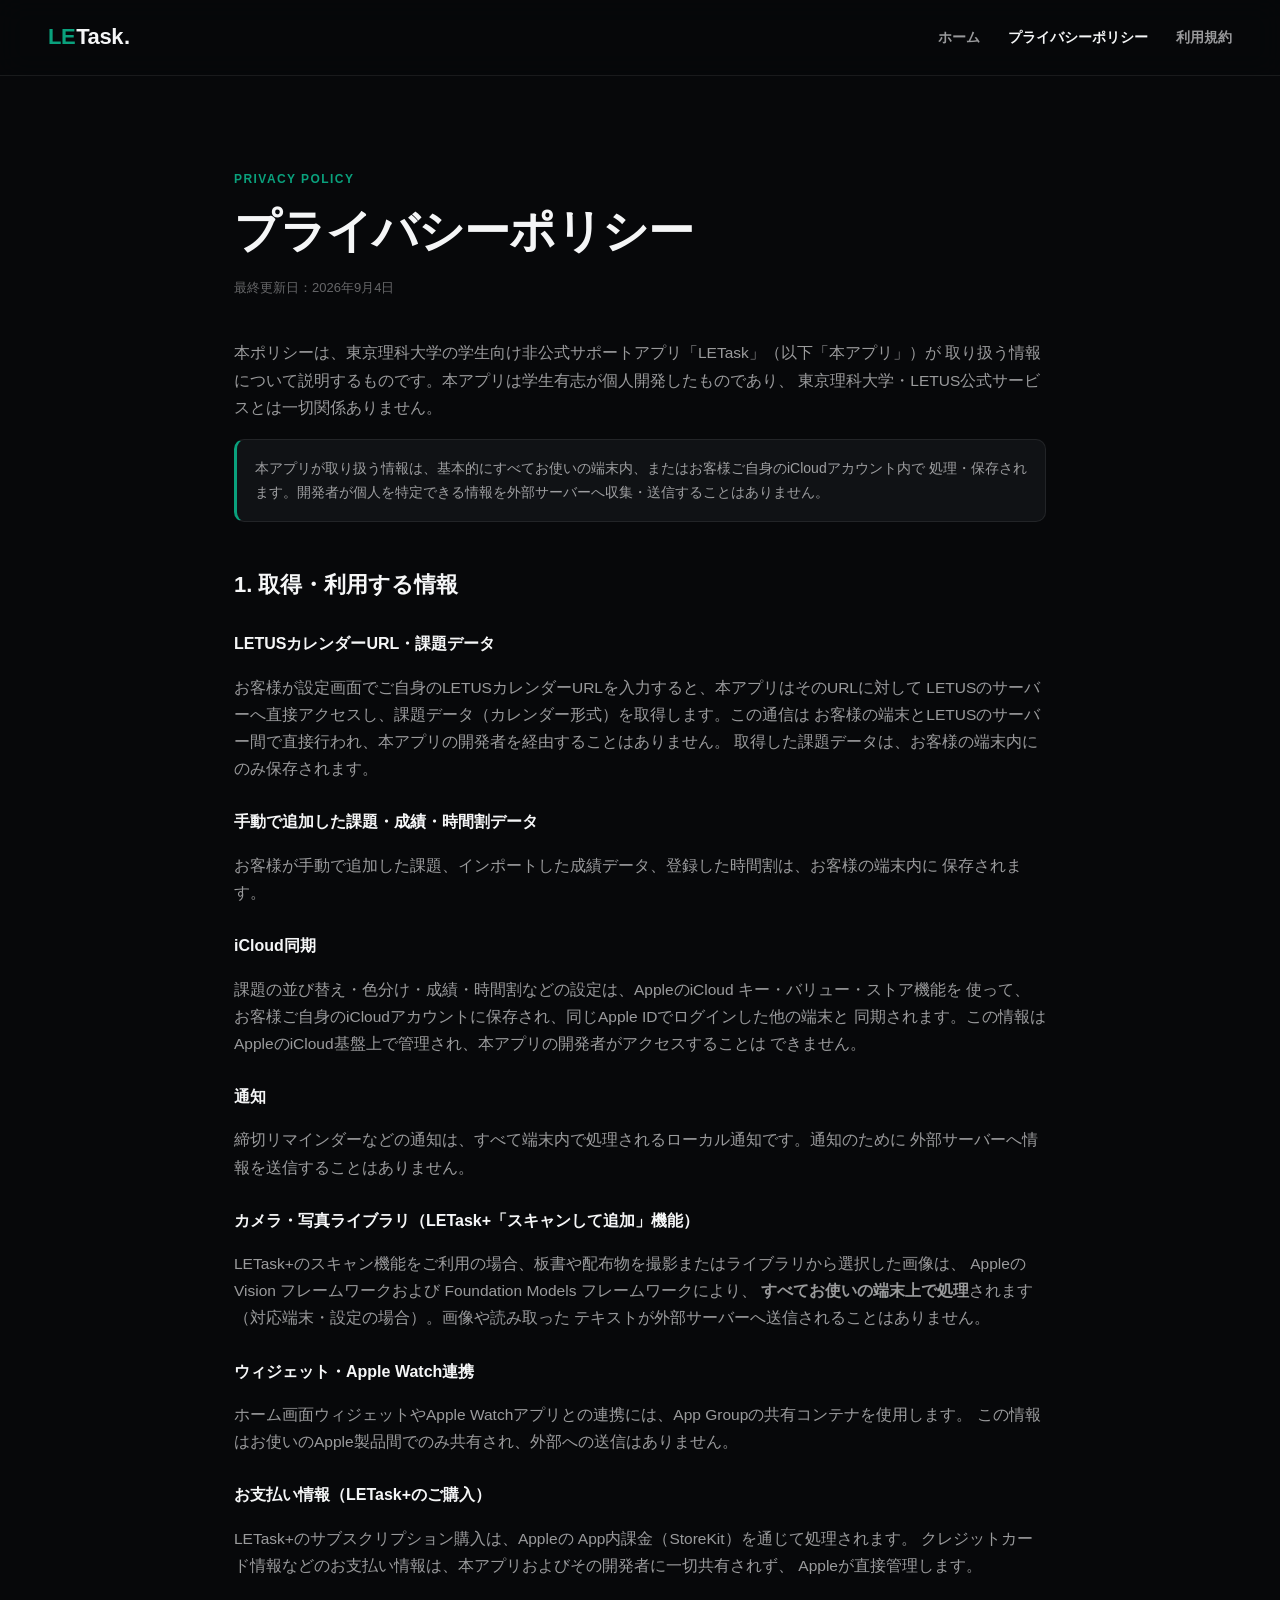
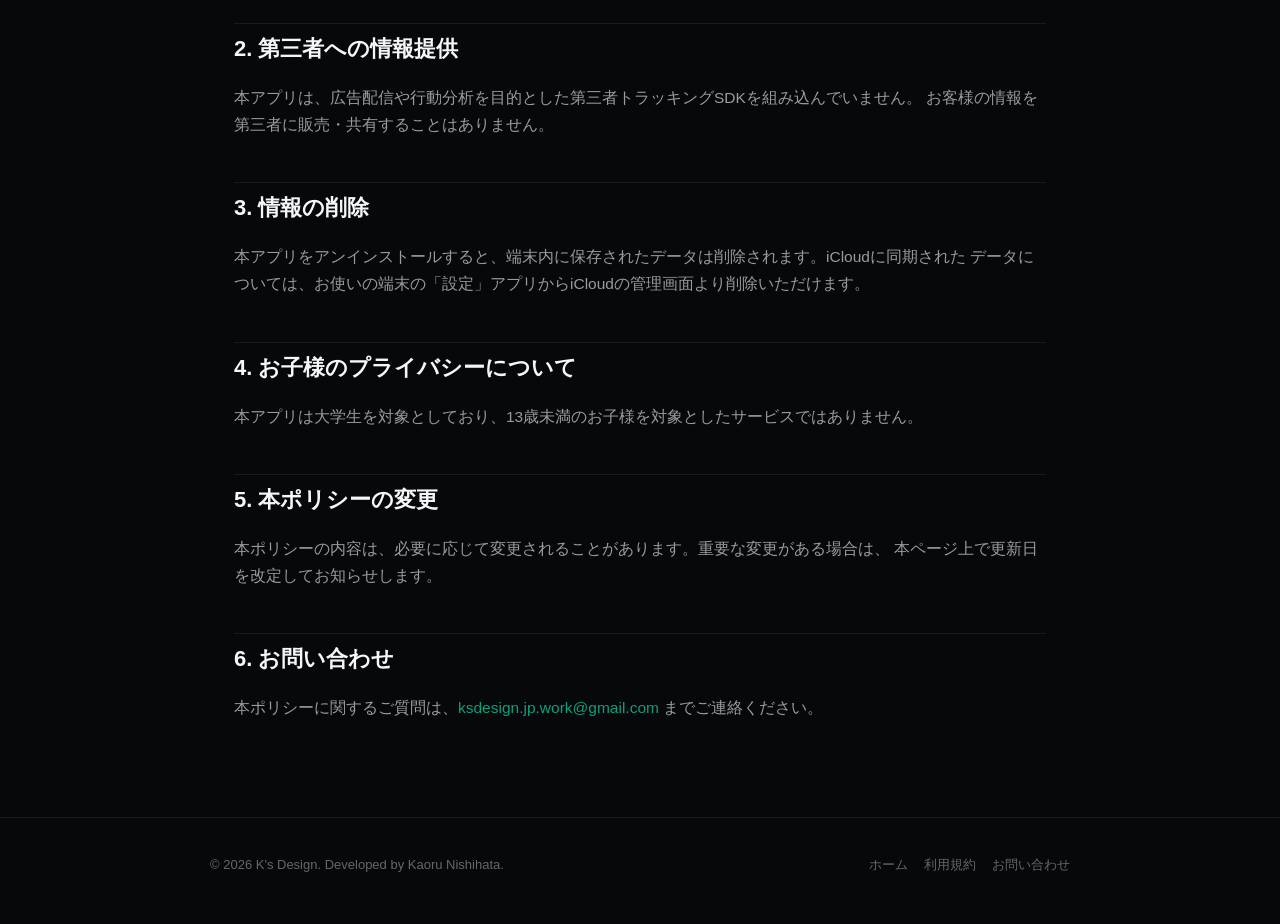
==== privacy.html @ 5a856fd1 "Add files via upload" ====
<!DOCTYPE html>
<html lang="ja">
<head>
<meta charset="UTF-8">
<meta name="viewport" content="width=device-width, initial-scale=1.0">
<title>プライバシーポリシー ― LETask</title>
<link rel="stylesheet" href="style.css">
</head>
<body>

<header class="site-header">
  <a class="logo" href="index.html"><span class="le">LE</span><span class="task">Task</span><span class="dot">.</span></a>
  <nav>
    <a href="index.html">ホーム</a>
    <a href="privacy.html" class="active">プライバシーポリシー</a>
    <a href="terms.html">利用規約</a>
  </nav>
</header>

<main>
  <span class="eyebrow">Privacy Policy</span>
  <h1>プライバシーポリシー</h1>
  <p class="updated">最終更新日：2026年9月4日</p>

  <p>
    本ポリシーは、東京理科大学の学生向け非公式サポートアプリ「LETask」（以下「本アプリ」）が
    取り扱う情報について説明するものです。本アプリは学生有志が個人開発したものであり、
    東京理科大学・LETUS公式サービスとは一切関係ありません。
  </p>

  <div class="callout">
    本アプリが取り扱う情報は、基本的にすべてお使いの端末内、またはお客様ご自身のiCloudアカウント内で
    処理・保存されます。開発者が個人を特定できる情報を外部サーバーへ収集・送信することはありません。
  </div>

  <h2>1. 取得・利用する情報</h2>

  <h3>LETUSカレンダーURL・課題データ</h3>
  <p>
    お客様が設定画面でご自身のLETUSカレンダーURLを入力すると、本アプリはそのURLに対して
    LETUSのサーバーへ直接アクセスし、課題データ（カレンダー形式）を取得します。この通信は
    お客様の端末とLETUSのサーバー間で直接行われ、本アプリの開発者を経由することはありません。
    取得した課題データは、お客様の端末内にのみ保存されます。
  </p>

  <h3>手動で追加した課題・成績・時間割データ</h3>
  <p>
    お客様が手動で追加した課題、インポートした成績データ、登録した時間割は、お客様の端末内に
    保存されます。
  </p>

  <h3>iCloud同期</h3>
  <p>
    課題の並び替え・色分け・成績・時間割などの設定は、AppleのiCloud キー・バリュー・ストア機能を
    使って、お客様ご自身のiCloudアカウントに保存され、同じApple IDでログインした他の端末と
    同期されます。この情報はAppleのiCloud基盤上で管理され、本アプリの開発者がアクセスすることは
    できません。
  </p>

  <h3>通知</h3>
  <p>
    締切リマインダーなどの通知は、すべて端末内で処理されるローカル通知です。通知のために
    外部サーバーへ情報を送信することはありません。
  </p>

  <h3>カメラ・写真ライブラリ（LETask+「スキャンして追加」機能）</h3>
  <p>
    LETask+のスキャン機能をご利用の場合、板書や配布物を撮影またはライブラリから選択した画像は、
    Appleの Vision フレームワークおよび Foundation Models フレームワークにより、
    <strong>すべてお使いの端末上で処理</strong>されます（対応端末・設定の場合）。画像や読み取った
    テキストが外部サーバーへ送信されることはありません。
  </p>

  <h3>ウィジェット・Apple Watch連携</h3>
  <p>
    ホーム画面ウィジェットやApple Watchアプリとの連携には、App Groupの共有コンテナを使用します。
    この情報はお使いのApple製品間でのみ共有され、外部への送信はありません。
  </p>

  <h3>お支払い情報（LETask+のご購入）</h3>
  <p>
    LETask+のサブスクリプション購入は、Appleの App内課金（StoreKit）を通じて処理されます。
    クレジットカード情報などのお支払い情報は、本アプリおよびその開発者に一切共有されず、
    Appleが直接管理します。
  </p>

  <h2>2. 第三者への情報提供</h2>
  <p>
    本アプリは、広告配信や行動分析を目的とした第三者トラッキングSDKを組み込んでいません。
    お客様の情報を第三者に販売・共有することはありません。
  </p>

  <h2>3. 情報の削除</h2>
  <p>
    本アプリをアンインストールすると、端末内に保存されたデータは削除されます。iCloudに同期された
    データについては、お使いの端末の「設定」アプリからiCloudの管理画面より削除いただけます。
  </p>

  <h2>4. お子様のプライバシーについて</h2>
  <p>
    本アプリは大学生を対象としており、13歳未満のお子様を対象としたサービスではありません。
  </p>

  <h2>5. 本ポリシーの変更</h2>
  <p>
    本ポリシーの内容は、必要に応じて変更されることがあります。重要な変更がある場合は、
    本ページ上で更新日を改定してお知らせします。
  </p>

  <h2>6. お問い合わせ</h2>
  <p>
    本ポリシーに関するご質問は、<a href="mailto:ksdesign.jp.work@gmail.com">ksdesign.jp.work@gmail.com</a>
    までご連絡ください。
  </p>
</main>

<footer>
  <div class="footer-inner">
    <span>© 2026 K's Design. Developed by Kaoru Nishihata.</span>
    <nav>
      <a href="index.html">ホーム</a>
      <a href="terms.html">利用規約</a>
      <a href="mailto:ksdesign.jp.work@gmail.com">お問い合わせ</a>
    </nav>
  </div>
</footer>

</body>
</html>
---- style.css ----
/* LETask — 共有スタイルシート
   index.html / privacy.html / terms.html で共通利用 */

:root {
  --bg: #07080a;
  --bg-elevated: #101215;
  --border: rgba(255, 255, 255, 0.08);
  --text-primary: #f5f6f7;
  --text-secondary: rgba(245, 246, 247, 0.62);
  --text-tertiary: rgba(245, 246, 247, 0.4);
  --brand-green: #0aa17d;
  --brand-green-soft: rgba(10, 161, 125, 0.14);
  --plus-pink: #fa2e8c;
  --plus-pink-light: #ff8cc2;
  --max-width: 860px;
}

* {
  box-sizing: border-box;
}

html {
  scroll-behavior: smooth;
}

body {
  margin: 0;
  background: var(--bg);
  color: var(--text-primary);
  font-family: -apple-system, BlinkMacSystemFont, "Hiragino Sans", "Segoe UI", Roboto, sans-serif;
  line-height: 1.75;
  -webkit-font-smoothing: antialiased;
}

a {
  color: var(--brand-green);
  text-decoration: none;
}
a:hover {
  text-decoration: underline;
}

img {
  max-width: 100%;
}

/* ── header ───────────────────────────────────────────── */

.site-header {
  position: sticky;
  top: 0;
  z-index: 10;
  display: flex;
  align-items: center;
  justify-content: space-between;
  padding: 18px clamp(20px, 5vw, 48px);
  background: rgba(7, 8, 10, 0.85);
  backdrop-filter: blur(14px);
  -webkit-backdrop-filter: blur(14px);
  border-bottom: 1px solid var(--border);
}

.logo {
  font-size: 22px;
  font-weight: 800;
  letter-spacing: -0.02em;
  display: inline-flex;
  align-items: baseline;
  gap: 1px;
}
.logo .le { color: var(--brand-green); }
.logo .task { color: var(--text-primary); }
.logo .dot { color: var(--text-primary); }

.site-header nav {
  display: flex;
  gap: clamp(14px, 3vw, 28px);
  font-size: 14px;
  font-weight: 600;
}
.site-header nav a {
  color: var(--text-secondary);
}
.site-header nav a:hover,
.site-header nav a.active {
  color: var(--text-primary);
  text-decoration: none;
}

/* ── layout ───────────────────────────────────────────── */

main {
  max-width: var(--max-width);
  margin: 0 auto;
  padding: clamp(40px, 8vw, 88px) clamp(20px, 5vw, 24px) 80px;
}

.eyebrow {
  display: inline-block;
  font-size: 12px;
  font-weight: 700;
  letter-spacing: 0.12em;
  color: var(--brand-green);
  text-transform: uppercase;
  margin-bottom: 14px;
}

h1 {
  font-size: clamp(30px, 6vw, 46px);
  font-weight: 800;
  letter-spacing: -0.02em;
  line-height: 1.2;
  margin: 0 0 18px;
}

h2 {
  font-size: 22px;
  font-weight: 700;
  margin: 44px 0 14px;
  padding-top: 6px;
  border-top: 1px solid var(--border);
}
main > h2:first-of-type {
  border-top: none;
  padding-top: 0;
}

h3 {
  font-size: 16px;
  font-weight: 700;
  margin: 26px 0 8px;
  color: var(--text-primary);
}

p, li {
  color: var(--text-secondary);
  font-size: 15.5px;
}

ul, ol {
  padding-left: 1.3em;
}

.lede {
  font-size: 18px;
  color: var(--text-secondary);
  max-width: 640px;
}

.updated {
  font-size: 13px;
  color: var(--text-tertiary);
  margin-bottom: 40px;
}

/* ── hero (index only) ───────────────────────────────── */

.hero {
  text-align: center;
  padding: clamp(24px, 6vw, 40px) 0 clamp(48px, 8vw, 72px);
}
.hero .lede {
  margin: 0 auto 30px;
}
.hero-badge {
  display: inline-flex;
  align-items: center;
  gap: 8px;
  padding: 7px 16px;
  border-radius: 999px;
  background: var(--brand-green-soft);
  border: 1px solid rgba(10, 161, 125, 0.35);
  color: var(--brand-green);
  font-size: 13px;
  font-weight: 600;
  margin-bottom: 22px;
}

.cta-row {
  display: flex;
  justify-content: center;
  gap: 12px;
  flex-wrap: wrap;
}

.btn {
  display: inline-flex;
  align-items: center;
  gap: 8px;
  padding: 13px 24px;
  border-radius: 999px;
  font-weight: 700;
  font-size: 15px;
}
.btn-primary {
  background: var(--brand-green);
  color: #05130f;
}
.btn-primary:hover {
  background: #0bb98f;
  text-decoration: none;
}
.btn-secondary {
  background: var(--bg-elevated);
  border: 1px solid var(--border);
  color: var(--text-primary);
}
.btn-secondary:hover {
  border-color: rgba(255, 255, 255, 0.2);
  text-decoration: none;
}

/* ── feature grid (index only) ───────────────────────── */

.feature-grid {
  display: grid;
  grid-template-columns: repeat(auto-fit, minmax(220px, 1fr));
  gap: 14px;
  margin-top: 20px;
}

.feature-card {
  background: var(--bg-elevated);
  border: 1px solid var(--border);
  border-radius: 16px;
  padding: 22px;
}
.feature-card .icon {
  width: 38px;
  height: 38px;
  border-radius: 10px;
  background: var(--brand-green-soft);
  color: var(--brand-green);
  display: flex;
  align-items: center;
  justify-content: center;
  font-size: 18px;
  margin-bottom: 14px;
}
.feature-card.plus .icon {
  background: rgba(250, 46, 140, 0.14);
  color: var(--plus-pink-light);
}
.feature-card h3 {
  margin: 0 0 6px;
  font-size: 15px;
}
.feature-card p {
  margin: 0;
  font-size: 13.5px;
}

.plus-pill {
  display: inline-flex;
  align-items: center;
  gap: 4px;
  font-size: 10px;
  font-weight: 800;
  color: #fff;
  background: linear-gradient(135deg, var(--plus-pink-light), var(--plus-pink));
  padding: 3px 9px;
  border-radius: 999px;
  margin-left: 8px;
  vertical-align: middle;
}

/* ── legal pages ─────────────────────────────────────── */

.legal-nav {
  display: flex;
  gap: 18px;
  font-size: 13px;
  margin-bottom: 36px;
}

.callout {
  background: var(--bg-elevated);
  border: 1px solid var(--border);
  border-left: 3px solid var(--brand-green);
  border-radius: 10px;
  padding: 16px 18px;
  font-size: 14px;
  color: var(--text-secondary);
  margin: 18px 0;
}

/* ── footer ───────────────────────────────────────────── */

footer {
  border-top: 1px solid var(--border);
  padding: 36px clamp(20px, 5vw, 48px) 48px;
}
footer .footer-inner {
  max-width: var(--max-width);
  margin: 0 auto;
  display: flex;
  flex-wrap: wrap;
  justify-content: space-between;
  gap: 18px;
  font-size: 13px;
  color: var(--text-tertiary);
}
footer nav {
  display: flex;
  gap: 16px;
}
footer nav a {
  color: var(--text-tertiary);
}
footer nav a:hover {
  color: var(--text-secondary);
}
footer .disclaimer {
  max-width: 640px;
  color: var(--text-tertiary);
}
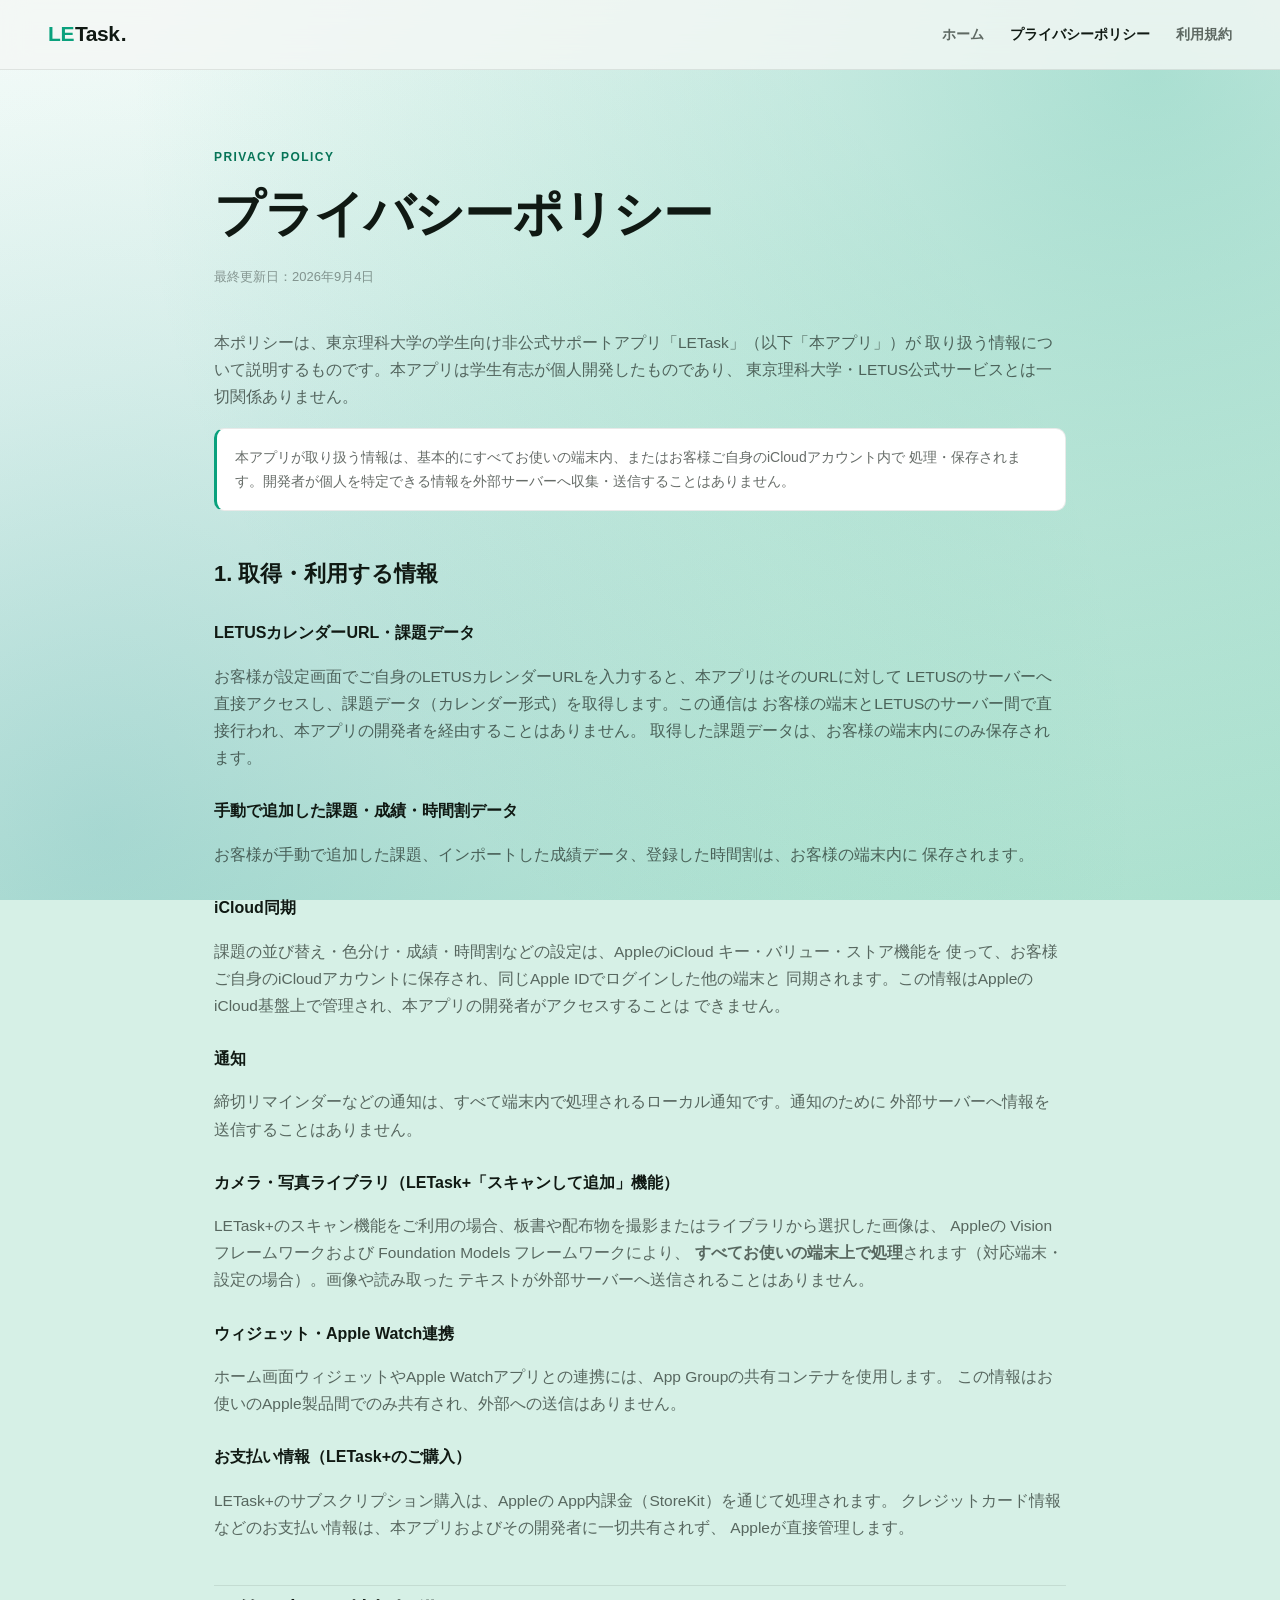
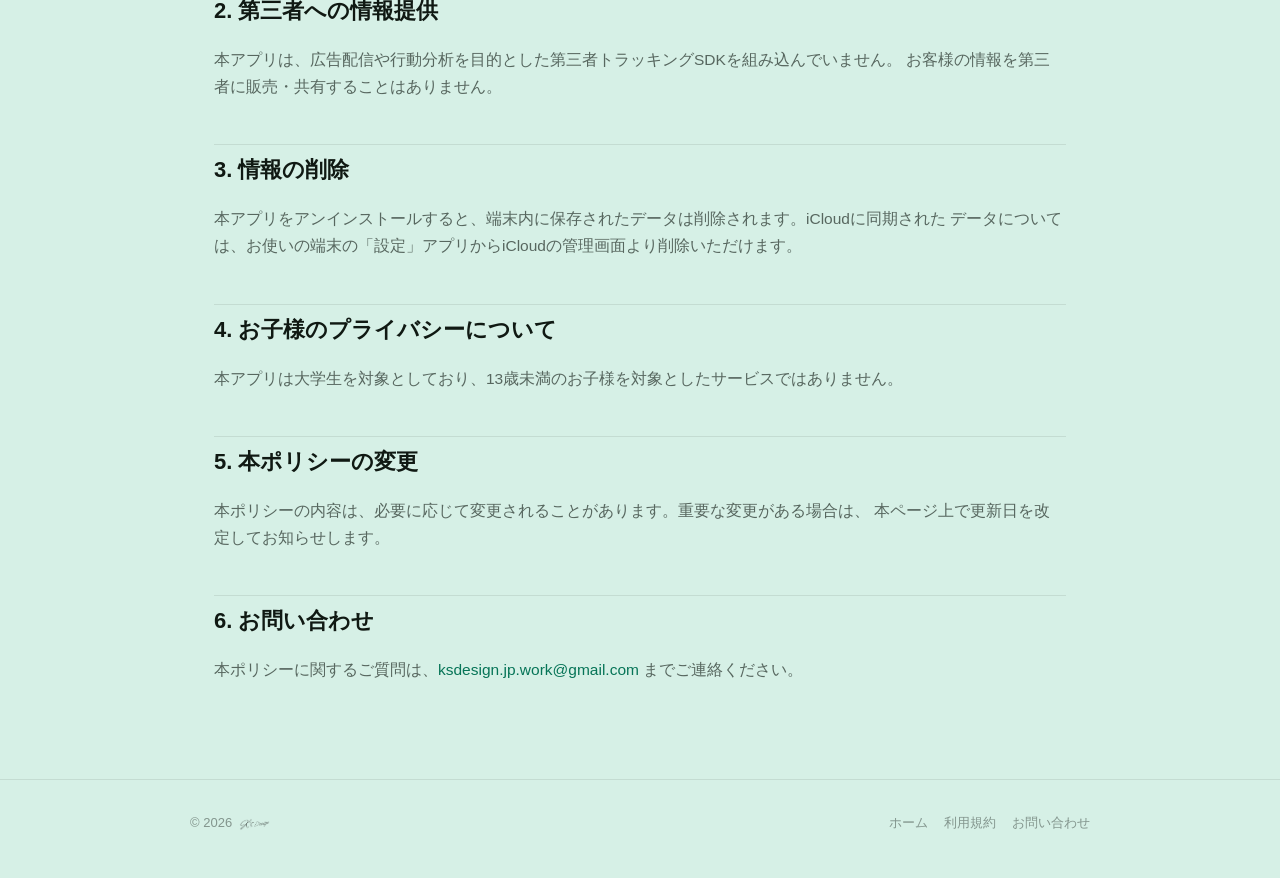
==== commit b8ee07a6: "Add files via upload" ====
--- a/privacy.html
+++ b/privacy.html
@@ -116,7 +116,7 @@
 
 <footer>
   <div class="footer-inner">
-    <span>© 2026 K's Design. Developed by Kaoru Nishihata.</span>
+    <span class="credit">© 2026 <img class="ks-logo" src="ksdesignblack_transparent.png" alt="K's Design"></span>
     <nav>
       <a href="index.html">ホーム</a>
       <a href="terms.html">利用規約</a>
--- a/style.css
+++ b/style.css
@@ -2,17 +2,20 @@
    index.html / privacy.html / terms.html で共通利用 */
 
 :root {
-  --bg: #07080a;
-  --bg-elevated: #101215;
-  --border: rgba(255, 255, 255, 0.08);
-  --text-primary: #f5f6f7;
-  --text-secondary: rgba(245, 246, 247, 0.62);
-  --text-tertiary: rgba(245, 246, 247, 0.4);
+  --bg: #f3f7f4;
+  --bg-card: #ffffff;
+  --border: rgba(13, 26, 20, 0.09);
+  --text-primary: #101913;
+  --text-secondary: rgba(16, 25, 19, 0.64);
+  --text-tertiary: rgba(16, 25, 19, 0.42);
   --brand-green: #0aa17d;
-  --brand-green-soft: rgba(10, 161, 125, 0.14);
+  --brand-green-deep: #067457;
+  --brand-green-soft: rgba(10, 161, 125, 0.12);
+  --highlight-bg: #c7f0e0;
   --plus-pink: #fa2e8c;
   --plus-pink-light: #ff8cc2;
-  --max-width: 860px;
+  --plus-soft: rgba(250, 46, 140, 0.1);
+  --max-width: 900px;
 }
 
 * {
@@ -25,7 +28,12 @@
 
 body {
   margin: 0;
-  background: var(--bg);
+  background-color: #d6f0e6;
+  background-image:
+    radial-gradient(circle at 90% 8%, rgba(10, 161, 125, 0.30) 0%, rgba(10, 161, 125, 0.11) 45%, transparent 72%),
+    radial-gradient(circle at 8% 92%, rgba(6, 132, 140, 0.22) 0%, rgba(10, 161, 125, 0.06) 50%, transparent 72%),
+    linear-gradient(164deg, #ffffff 0%, #f0faf6 32%, #d6f0e6 66%, #b4e4d3 100%);
+  background-attachment: fixed;
   color: var(--text-primary);
   font-family: -apple-system, BlinkMacSystemFont, "Hiragino Sans", "Segoe UI", Roboto, sans-serif;
   line-height: 1.75;
@@ -33,7 +41,7 @@
 }
 
 a {
-  color: var(--brand-green);
+  color: var(--brand-green-deep);
   text-decoration: none;
 }
 a:hover {
@@ -42,6 +50,10 @@
 
 img {
   max-width: 100%;
+}
+
+svg {
+  display: block;
 }
 
 /* ── header ───────────────────────────────────────────── */
@@ -53,15 +65,15 @@
   display: flex;
   align-items: center;
   justify-content: space-between;
-  padding: 18px clamp(20px, 5vw, 48px);
-  background: rgba(7, 8, 10, 0.85);
+  padding: 16px clamp(20px, 5vw, 48px);
+  background: rgba(243, 247, 244, 0.82);
   backdrop-filter: blur(14px);
   -webkit-backdrop-filter: blur(14px);
   border-bottom: 1px solid var(--border);
 }
 
 .logo {
-  font-size: 22px;
+  font-size: 21px;
   font-weight: 800;
   letter-spacing: -0.02em;
   display: inline-flex;
@@ -72,9 +84,15 @@
 .logo .task { color: var(--text-primary); }
 .logo .dot { color: var(--text-primary); }
 
+.header-right {
+  display: flex;
+  align-items: center;
+  gap: clamp(16px, 3vw, 32px);
+}
+
 .site-header nav {
   display: flex;
-  gap: clamp(14px, 3vw, 28px);
+  gap: clamp(14px, 3vw, 26px);
   font-size: 14px;
   font-weight: 600;
 }
@@ -84,6 +102,23 @@
 .site-header nav a:hover,
 .site-header nav a.active {
   color: var(--text-primary);
+  text-decoration: none;
+}
+
+.soon-pill {
+  display: inline-flex;
+  align-items: center;
+  gap: 6px;
+  padding: 8px 15px;
+  border-radius: 999px;
+  background: var(--text-primary);
+  color: #fff;
+  font-size: 12.5px;
+  font-weight: 700;
+  white-space: nowrap;
+}
+.soon-pill:hover {
+  background: var(--brand-green-deep);
   text-decoration: none;
 }
 
@@ -92,7 +127,7 @@
 main {
   max-width: var(--max-width);
   margin: 0 auto;
-  padding: clamp(40px, 8vw, 88px) clamp(20px, 5vw, 24px) 80px;
+  padding: clamp(36px, 8vw, 72px) clamp(20px, 5vw, 24px) 80px;
 }
 
 .eyebrow {
@@ -100,17 +135,24 @@
   font-size: 12px;
   font-weight: 700;
   letter-spacing: 0.12em;
-  color: var(--brand-green);
+  color: var(--brand-green-deep);
   text-transform: uppercase;
   margin-bottom: 14px;
 }
 
 h1 {
-  font-size: clamp(30px, 6vw, 46px);
+  font-size: clamp(32px, 6vw, 50px);
   font-weight: 800;
   letter-spacing: -0.02em;
-  line-height: 1.2;
-  margin: 0 0 18px;
+  line-height: 1.28;
+  margin: 0 0 20px;
+}
+
+.hl {
+  background: var(--highlight-bg);
+  padding: 0 10px;
+  border-radius: 8px;
+  display: inline-block;
 }
 
 h2 {
@@ -144,7 +186,7 @@
 .lede {
   font-size: 18px;
   color: var(--text-secondary);
-  max-width: 640px;
+  max-width: 560px;
 }
 
 .updated {
@@ -157,7 +199,7 @@
 
 .hero {
   text-align: center;
-  padding: clamp(24px, 6vw, 40px) 0 clamp(48px, 8vw, 72px);
+  padding: clamp(20px, 6vw, 32px) 0 clamp(44px, 8vw, 64px);
 }
 .hero .lede {
   margin: 0 auto 30px;
@@ -169,11 +211,26 @@
   padding: 7px 16px;
   border-radius: 999px;
   background: var(--brand-green-soft);
-  border: 1px solid rgba(10, 161, 125, 0.35);
-  color: var(--brand-green);
+  border: 1px solid rgba(10, 161, 125, 0.3);
+  color: var(--brand-green-deep);
   font-size: 13px;
   font-weight: 600;
   margin-bottom: 22px;
+}
+
+.appstore-badge {
+  display: inline-block;
+  margin-bottom: 18px;
+  border-radius: 10px;
+  transition: opacity 0.15s;
+}
+.appstore-badge:hover {
+  opacity: 0.8;
+}
+.appstore-badge img {
+  height: 48px;
+  width: auto;
+  display: block;
 }
 
 .cta-row {
@@ -187,59 +244,82 @@
   display: inline-flex;
   align-items: center;
   gap: 8px;
-  padding: 13px 24px;
+  padding: 13px 26px;
   border-radius: 999px;
   font-weight: 700;
   font-size: 15px;
 }
 .btn-primary {
-  background: var(--brand-green);
-  color: #05130f;
+  background: var(--text-primary);
+  color: var(--bg);
 }
 .btn-primary:hover {
-  background: #0bb98f;
+  background: var(--brand-green-deep);
+  color: #fff;
   text-decoration: none;
 }
 .btn-secondary {
-  background: var(--bg-elevated);
+  background: var(--bg-card);
   border: 1px solid var(--border);
   color: var(--text-primary);
 }
 .btn-secondary:hover {
-  border-color: rgba(255, 255, 255, 0.2);
-  text-decoration: none;
-}
-
-/* ── feature grid (index only) ───────────────────────── */
+  border-color: rgba(16, 25, 19, 0.25);
+  text-decoration: none;
+}
+
+/* ── feature sections (index only) ───────────────────── */
+
+.section-block {
+  margin-top: clamp(40px, 7vw, 60px);
+}
+.section-block:first-child {
+  margin-top: 0;
+}
+
+.section-head {
+  display: flex;
+  align-items: center;
+  gap: 12px;
+  margin-bottom: 8px;
+}
+.section-logo {
+  height: 26px;
+  width: auto;
+}
+.section-label {
+  font-size: 13px;
+  font-weight: 700;
+  color: var(--text-tertiary);
+  letter-spacing: 0.01em;
+}
+
+.plus-block {
+  background: linear-gradient(135deg, rgba(250, 46, 140, 0.07), rgba(255, 140, 194, 0.03));
+  border: 1px solid rgba(250, 46, 140, 0.16);
+  border-radius: 24px;
+  padding: clamp(20px, 4vw, 32px);
+}
 
 .feature-grid {
   display: grid;
-  grid-template-columns: repeat(auto-fit, minmax(220px, 1fr));
-  gap: 14px;
-  margin-top: 20px;
-}
-
-.feature-card {
-  background: var(--bg-elevated);
-  border: 1px solid var(--border);
-  border-radius: 16px;
-  padding: 22px;
-}
+  grid-template-columns: repeat(auto-fit, minmax(180px, 1fr));
+  gap: 30px 20px;
+  margin-top: 28px;
+  text-align: center;
+}
+.plus-grid {
+  margin-top: 22px;
+}
+
 .feature-card .icon {
-  width: 38px;
-  height: 38px;
-  border-radius: 10px;
-  background: var(--brand-green-soft);
-  color: var(--brand-green);
-  display: flex;
-  align-items: center;
-  justify-content: center;
-  font-size: 18px;
-  margin-bottom: 14px;
+  width: 30px;
+  height: 30px;
+  margin: 0 auto 14px;
+  color: var(--text-primary);
 }
 .feature-card.plus .icon {
-  background: rgba(250, 46, 140, 0.14);
-  color: var(--plus-pink-light);
+  color: var(--plus-pink);
 }
 .feature-card h3 {
   margin: 0 0 6px;
@@ -250,19 +330,6 @@
   font-size: 13.5px;
 }
 
-.plus-pill {
-  display: inline-flex;
-  align-items: center;
-  gap: 4px;
-  font-size: 10px;
-  font-weight: 800;
-  color: #fff;
-  background: linear-gradient(135deg, var(--plus-pink-light), var(--plus-pink));
-  padding: 3px 9px;
-  border-radius: 999px;
-  margin-left: 8px;
-  vertical-align: middle;
-}
 
 /* ── legal pages ─────────────────────────────────────── */
 
@@ -274,7 +341,7 @@
 }
 
 .callout {
-  background: var(--bg-elevated);
+  background: var(--bg-card);
   border: 1px solid var(--border);
   border-left: 3px solid var(--brand-green);
   border-radius: 10px;
@@ -288,18 +355,29 @@
 
 footer {
   border-top: 1px solid var(--border);
-  padding: 36px clamp(20px, 5vw, 48px) 48px;
+  padding: 32px clamp(20px, 5vw, 48px) 44px;
 }
 footer .footer-inner {
   max-width: var(--max-width);
   margin: 0 auto;
   display: flex;
   flex-wrap: wrap;
+  align-items: center;
   justify-content: space-between;
   gap: 18px;
   font-size: 13px;
   color: var(--text-tertiary);
 }
+footer .credit {
+  display: inline-flex;
+  align-items: center;
+  gap: 7px;
+}
+footer .credit .ks-logo {
+  height: 18px;
+  width: auto;
+  opacity: 0.6;
+}
 footer nav {
   display: flex;
   gap: 16px;
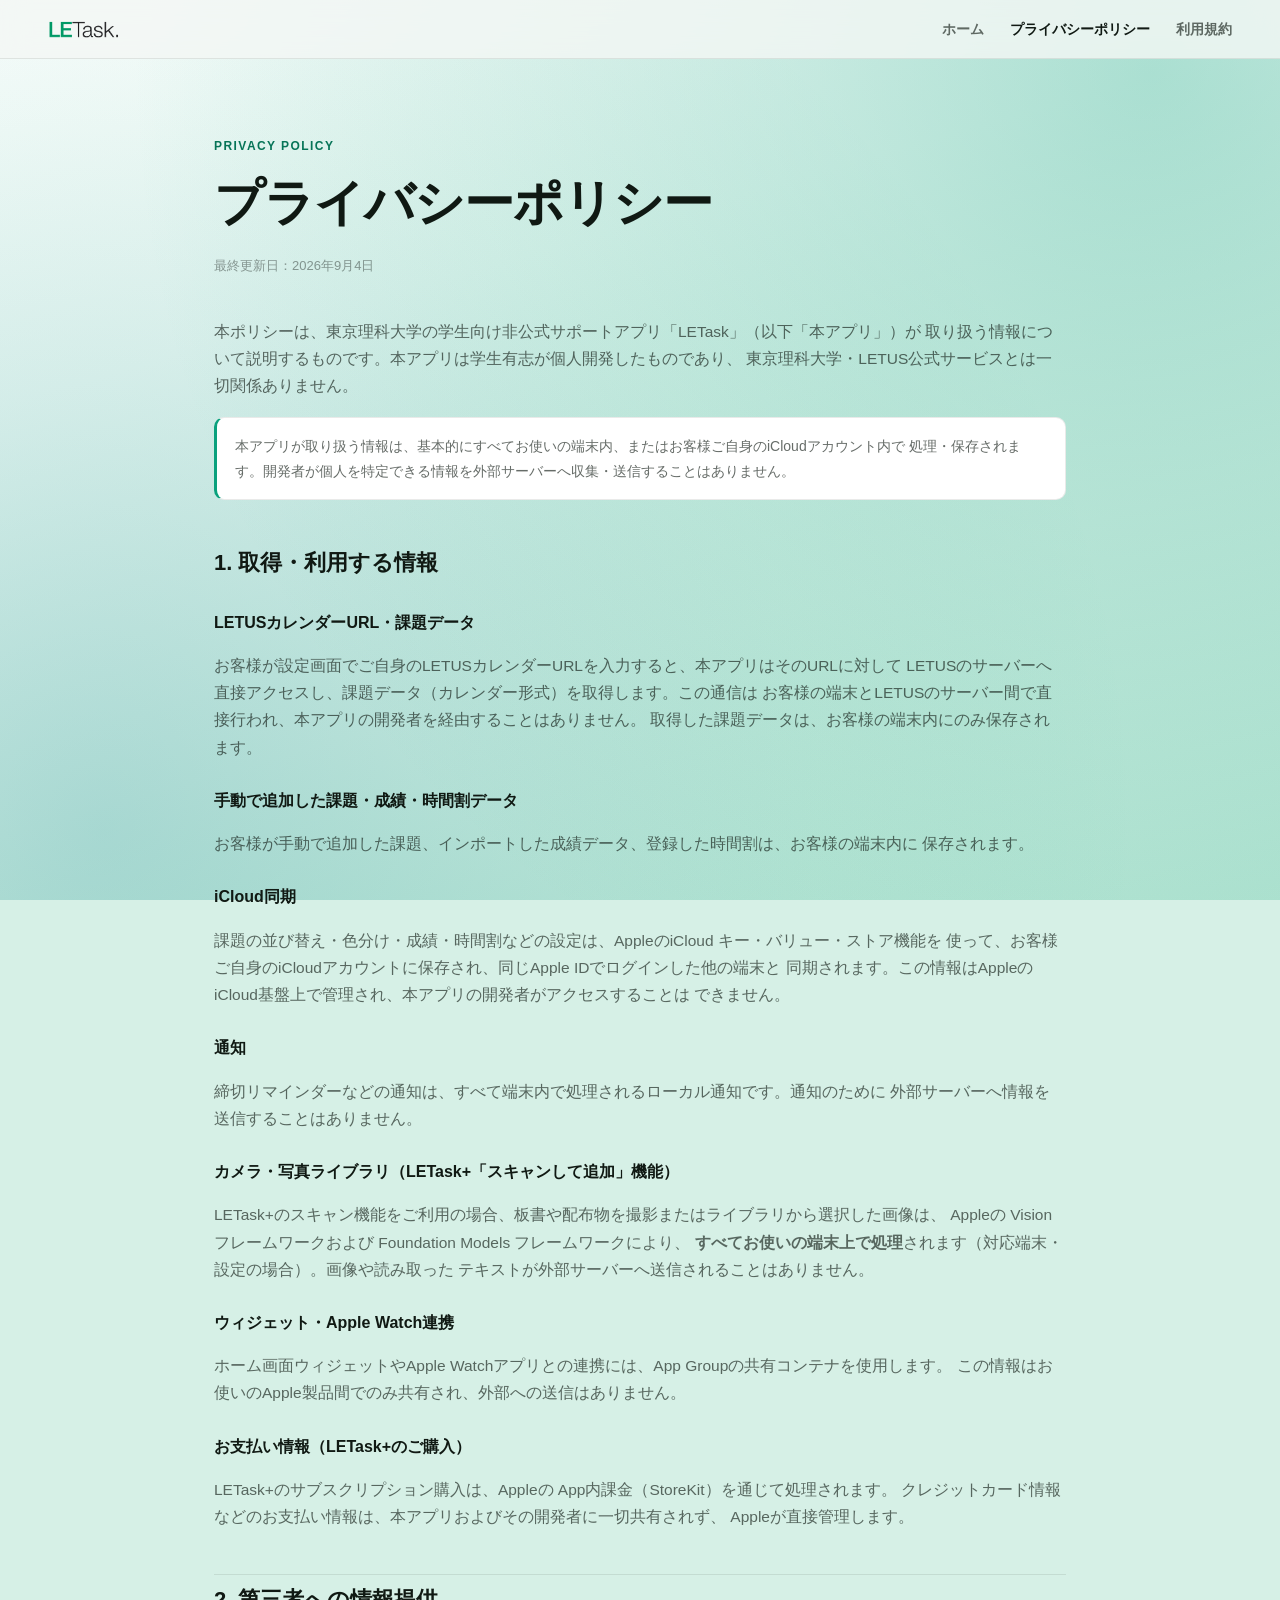
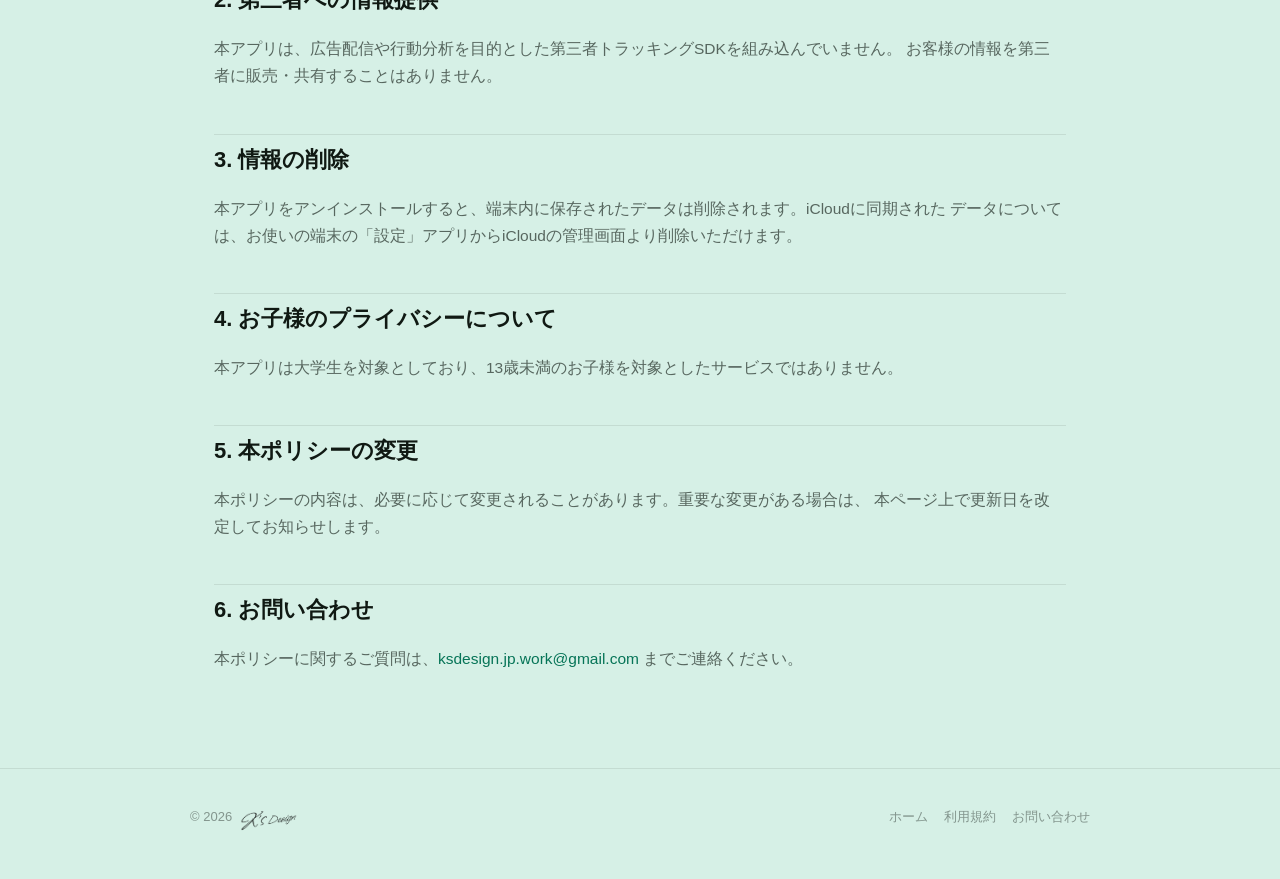
==== commit 31432831: "Add files via upload" ====
--- a/privacy.html
+++ b/privacy.html
@@ -9,7 +9,7 @@
 <body>
 
 <header class="site-header">
-  <a class="logo" href="index.html"><span class="le">LE</span><span class="task">Task</span><span class="dot">.</span></a>
+  <a class="logo" href="index.html"><img src="letasklogoblack_nodesc.png" alt="LETask"></a>
   <nav>
     <a href="index.html">ホーム</a>
     <a href="privacy.html" class="active">プライバシーポリシー</a>
--- a/style.css
+++ b/style.css
@@ -65,6 +65,8 @@
   display: flex;
   align-items: center;
   justify-content: space-between;
+  flex-wrap: wrap;
+  row-gap: 12px;
   padding: 16px clamp(20px, 5vw, 48px);
   background: rgba(243, 247, 244, 0.82);
   backdrop-filter: blur(14px);
@@ -73,16 +75,14 @@
 }
 
 .logo {
-  font-size: 21px;
-  font-weight: 800;
-  letter-spacing: -0.02em;
   display: inline-flex;
-  align-items: baseline;
-  gap: 1px;
-}
-.logo .le { color: var(--brand-green); }
-.logo .task { color: var(--text-primary); }
-.logo .dot { color: var(--text-primary); }
+  align-items: center;
+}
+.logo img {
+  height: 26px;
+  width: auto;
+  display: block;
+}
 
 .header-right {
   display: flex;
@@ -92,12 +92,14 @@
 
 .site-header nav {
   display: flex;
-  gap: clamp(14px, 3vw, 26px);
+  flex-wrap: wrap;
+  gap: 10px clamp(14px, 3vw, 26px);
   font-size: 14px;
   font-weight: 600;
 }
 .site-header nav a {
   color: var(--text-secondary);
+  white-space: nowrap;
 }
 .site-header nav a:hover,
 .site-header nav a.active {
@@ -105,21 +107,27 @@
   text-decoration: none;
 }
 
+@media (max-width: 640px) {
+  .header-right {
+    width: 100%;
+    flex-direction: column;
+    align-items: flex-start;
+    gap: 12px;
+  }
+}
+
 .soon-pill {
   display: inline-flex;
   align-items: center;
-  gap: 6px;
-  padding: 8px 15px;
-  border-radius: 999px;
-  background: var(--text-primary);
-  color: #fff;
-  font-size: 12.5px;
-  font-weight: 700;
-  white-space: nowrap;
+  transition: opacity 0.15s;
 }
 .soon-pill:hover {
-  background: var(--brand-green-deep);
-  text-decoration: none;
+  opacity: 0.75;
+}
+.soon-pill img {
+  height: 33px;
+  width: auto;
+  display: block;
 }
 
 /* ── layout ───────────────────────────────────────────── */
@@ -146,10 +154,12 @@
   letter-spacing: -0.02em;
   line-height: 1.28;
   margin: 0 0 20px;
+  text-wrap: balance;
 }
 
 .hl {
-  background: var(--highlight-bg);
+  background: var(--brand-green);
+  color: #fff;
   padding: 0 10px;
   border-radius: 8px;
   display: inline-block;
@@ -177,6 +187,11 @@
 p, li {
   color: var(--text-secondary);
   font-size: 15.5px;
+  text-wrap: pretty;
+}
+
+.chunk {
+  display: inline-block;
 }
 
 ul, ol {
@@ -284,7 +299,7 @@
   margin-bottom: 8px;
 }
 .section-logo {
-  height: 26px;
+  height: 42px;
   width: auto;
 }
 .section-label {
@@ -374,9 +389,9 @@
   gap: 7px;
 }
 footer .credit .ks-logo {
-  height: 18px;
+  height: 34px;
   width: auto;
-  opacity: 0.6;
+  opacity: 0.75;
 }
 footer nav {
   display: flex;
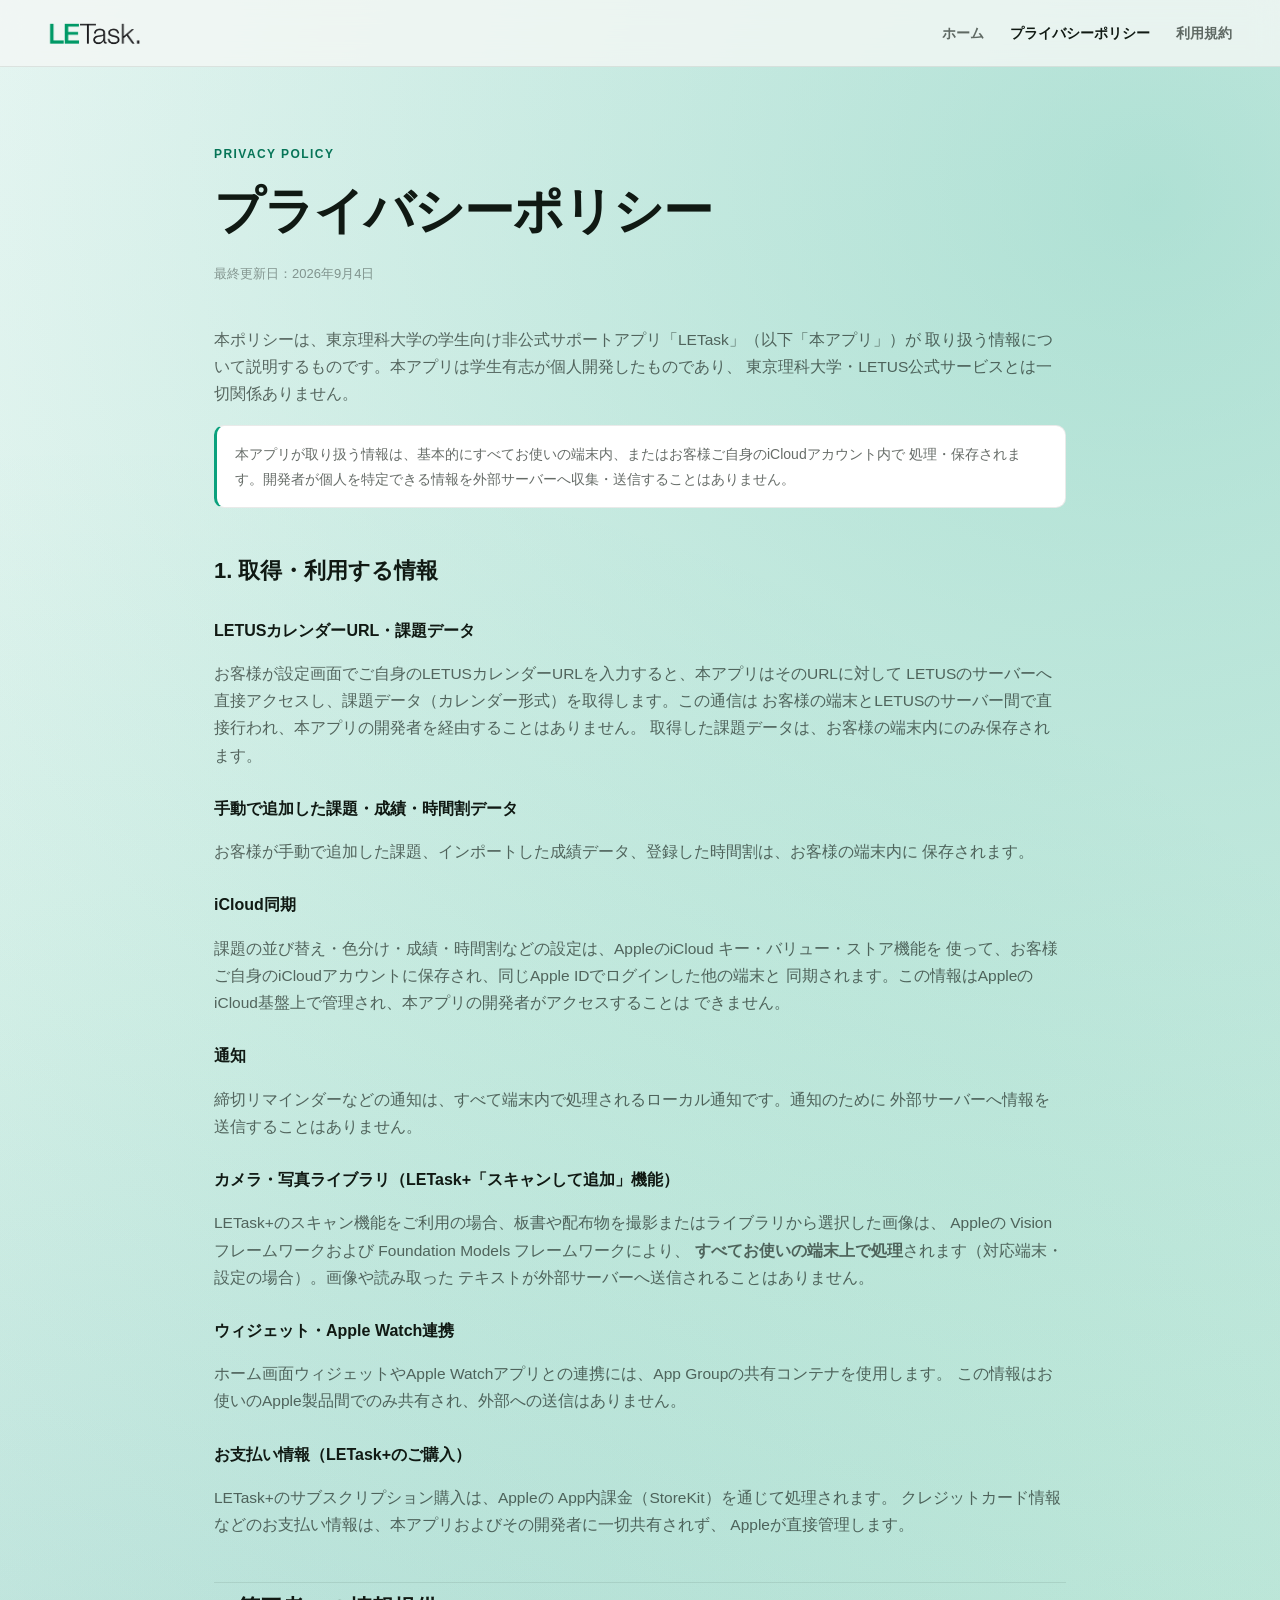
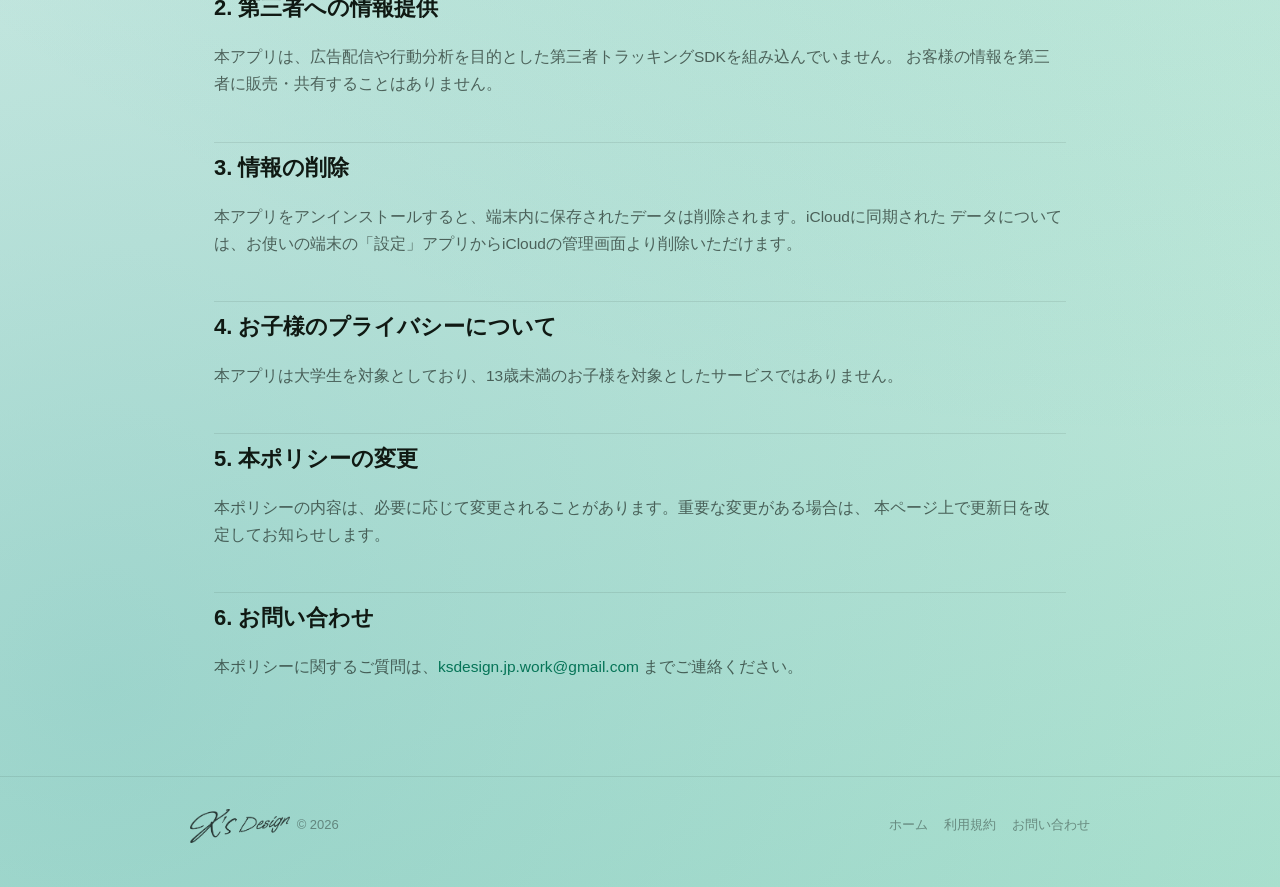
==== commit e4e36425: "Move K's Design logo to the left of the copyright text in the footer" ====
--- a/privacy.html
+++ b/privacy.html
@@ -116,7 +116,7 @@
 
 <footer>
   <div class="footer-inner">
-    <span class="credit">© 2026 <img class="ks-logo" src="ksdesignblack_transparent.png" alt="K's Design"></span>
+    <span class="credit"><img class="ks-logo" src="ksdesignblack_transparent.png" alt="K's Design"> © 2026</span>
     <nav>
       <a href="index.html">ホーム</a>
       <a href="terms.html">利用規約</a>
--- a/style.css
+++ b/style.css
@@ -33,7 +33,6 @@
     radial-gradient(circle at 90% 8%, rgba(10, 161, 125, 0.30) 0%, rgba(10, 161, 125, 0.11) 45%, transparent 72%),
     radial-gradient(circle at 8% 92%, rgba(6, 132, 140, 0.22) 0%, rgba(10, 161, 125, 0.06) 50%, transparent 72%),
     linear-gradient(164deg, #ffffff 0%, #f0faf6 32%, #d6f0e6 66%, #b4e4d3 100%);
-  background-attachment: fixed;
   color: var(--text-primary);
   font-family: -apple-system, BlinkMacSystemFont, "Hiragino Sans", "Segoe UI", Roboto, sans-serif;
   line-height: 1.75;
@@ -79,9 +78,14 @@
   align-items: center;
 }
 .logo img {
-  height: 26px;
+  height: 20px;
   width: auto;
   display: block;
+}
+@media (min-width: 641px) {
+  .logo img {
+    height: 34px;
+  }
 }
 
 .header-right {
